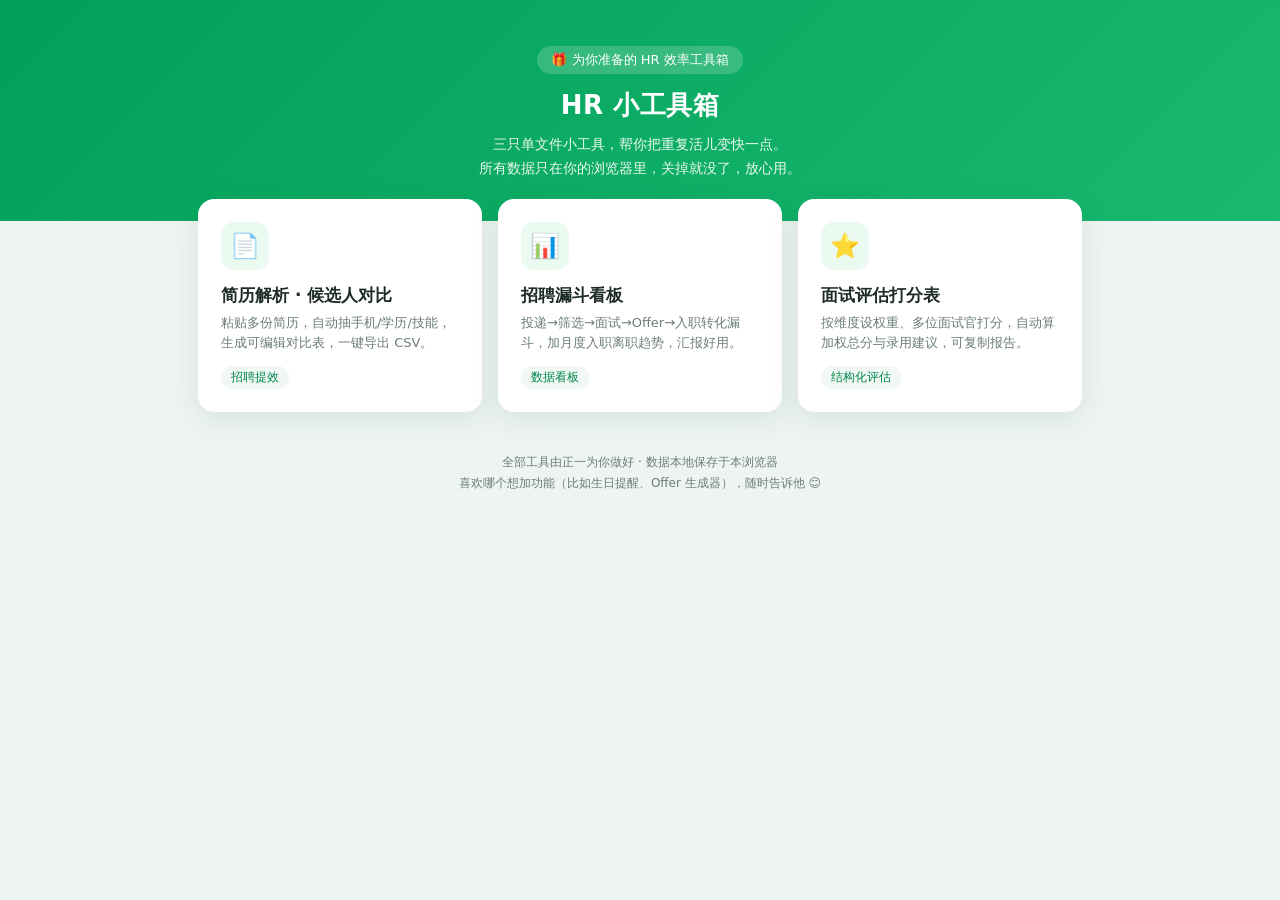
==== index.html @ 73f6a424 "add index.html" ====
<!doctype html>
<html lang="zh-CN">
<head>
<meta charset="utf-8">
<meta name="viewport" content="width=device-width, initial-scale=1">
<title>HR 小工具箱 · 送给你的</title>
<style>
  :root{--green:#00a05a;--green-d:#00864b;--bg:#eef4f1;--card:#fff;--ink:#1d2b26;--sub:#6b7d76}
  *{box-sizing:border-box}
  body{margin:0;font-family:system-ui,-apple-system,"PingFang SC","Microsoft YaHei",sans-serif;
       background:var(--bg);color:var(--ink);-webkit-font-smoothing:antialiased}
  header{background:linear-gradient(135deg,var(--green),#19b86e);color:#fff;padding:46px 20px 40px;text-align:center}
  header .badge{display:inline-block;background:rgba(255,255,255,.18);padding:5px 14px;border-radius:30px;font-size:13px;margin-bottom:14px}
  header h1{margin:0;font-size:26px;letter-spacing:.5px}
  header p{margin:10px auto 0;max-width:520px;opacity:.92;font-size:14px;line-height:1.7}
  .wrap{max-width:920px;margin:-22px auto 40px;padding:0 18px}
  .grid{display:grid;grid-template-columns:repeat(auto-fit,minmax(250px,1fr));gap:16px}
  .tool{display:block;text-decoration:none;color:inherit;background:var(--card);border-radius:16px;
        padding:22px;box-shadow:0 8px 30px rgba(0,90,60,.10);transition:.18s;border:1px solid transparent}
  .tool:hover{transform:translateY(-4px);box-shadow:0 14px 40px rgba(0,90,60,.16);border-color:#cdeede}
  .ico{width:48px;height:48px;border-radius:13px;display:flex;align-items:center;justify-content:center;
       font-size:24px;background:#eafaf1;margin-bottom:14px}
  .tool h3{margin:0 0 6px;font-size:17px}
  .tool p{margin:0;font-size:13px;color:var(--sub);line-height:1.6}
  .tag{display:inline-block;margin-top:12px;font-size:12px;background:#f1f7f4;color:var(--green-d);
       padding:3px 10px;border-radius:20px}
  footer{text-align:center;color:var(--sub);font-size:12px;padding:0 20px 30px;line-height:1.7}
  footer b{color:var(--green-d)}
</style>
</head>
<body>
<header>
  <div class="badge">🎁 为你准备的 HR 效率工具箱</div>
  <h1>HR 小工具箱</h1>
  <p>三只单文件小工具，帮你把重复活儿变快一点。<br>所有数据只在你的浏览器里，关掉就没了，放心用。</p>
</header>

<div class="wrap">
  <div class="grid">
    <a class="tool" href="简历解析.html">
      <div class="ico">📄</div>
      <h3>简历解析 · 候选人对比</h3>
      <p>粘贴多份简历，自动抽手机/学历/技能，生成可编辑对比表，一键导出 CSV。</p>
      <span class="tag">招聘提效</span>
    </a>
    <a class="tool" href="招聘漏斗看板.html">
      <div class="ico">📊</div>
      <h3>招聘漏斗看板</h3>
      <p>投递→筛选→面试→Offer→入职转化漏斗，加月度入职离职趋势，汇报好用。</p>
      <span class="tag">数据看板</span>
    </a>
    <a class="tool" href="面试评估打分表.html">
      <div class="ico">⭐</div>
      <h3>面试评估打分表</h3>
      <p>按维度设权重、多位面试官打分，自动算加权总分与录用建议，可复制报告。</p>
      <span class="tag">结构化评估</span>
    </a>
  </div>
</div>

<footer>
  全部工具由正一为你做好 · 数据本地保存于本浏览器<br>
  喜欢哪个想加功能（比如生日提醒、Offer 生成器），随时告诉他 😊
</footer>
</body>
</html>
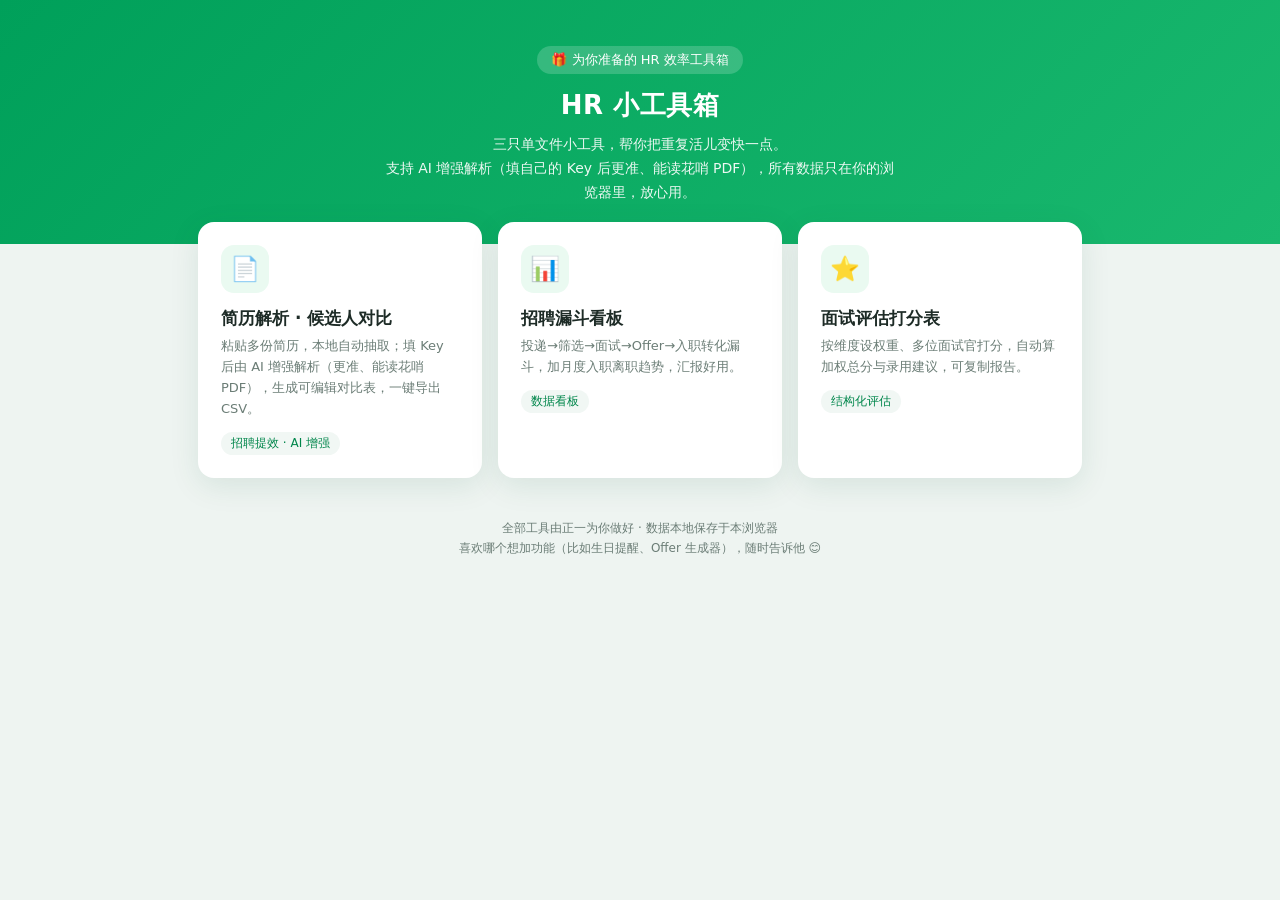
==== commit 1e28c093: "feat: index.html — AI解析层+年限增强+技能词库自定义+数据打通" ====
--- a/index.html
+++ b/index.html
@@ -32,7 +32,7 @@
 <header>
   <div class="badge">🎁 为你准备的 HR 效率工具箱</div>
   <h1>HR 小工具箱</h1>
-  <p>三只单文件小工具，帮你把重复活儿变快一点。<br>所有数据只在你的浏览器里，关掉就没了，放心用。</p>
+  <p>三只单文件小工具，帮你把重复活儿变快一点。<br>支持 AI 增强解析（填自己的 Key 后更准、能读花哨 PDF），所有数据只在你的浏览器里，放心用。</p>
 </header>
 
 <div class="wrap">
@@ -40,8 +40,8 @@
     <a class="tool" href="简历解析.html">
       <div class="ico">📄</div>
       <h3>简历解析 · 候选人对比</h3>
-      <p>粘贴多份简历，自动抽手机/学历/技能，生成可编辑对比表，一键导出 CSV。</p>
-      <span class="tag">招聘提效</span>
+      <p>粘贴多份简历，本地自动抽取；填 Key 后由 AI 增强解析（更准、能读花哨 PDF），生成可编辑对比表，一键导出 CSV。</p>
+      <span class="tag">招聘提效 · AI 增强</span>
     </a>
     <a class="tool" href="招聘漏斗看板.html">
       <div class="ico">📊</div>
